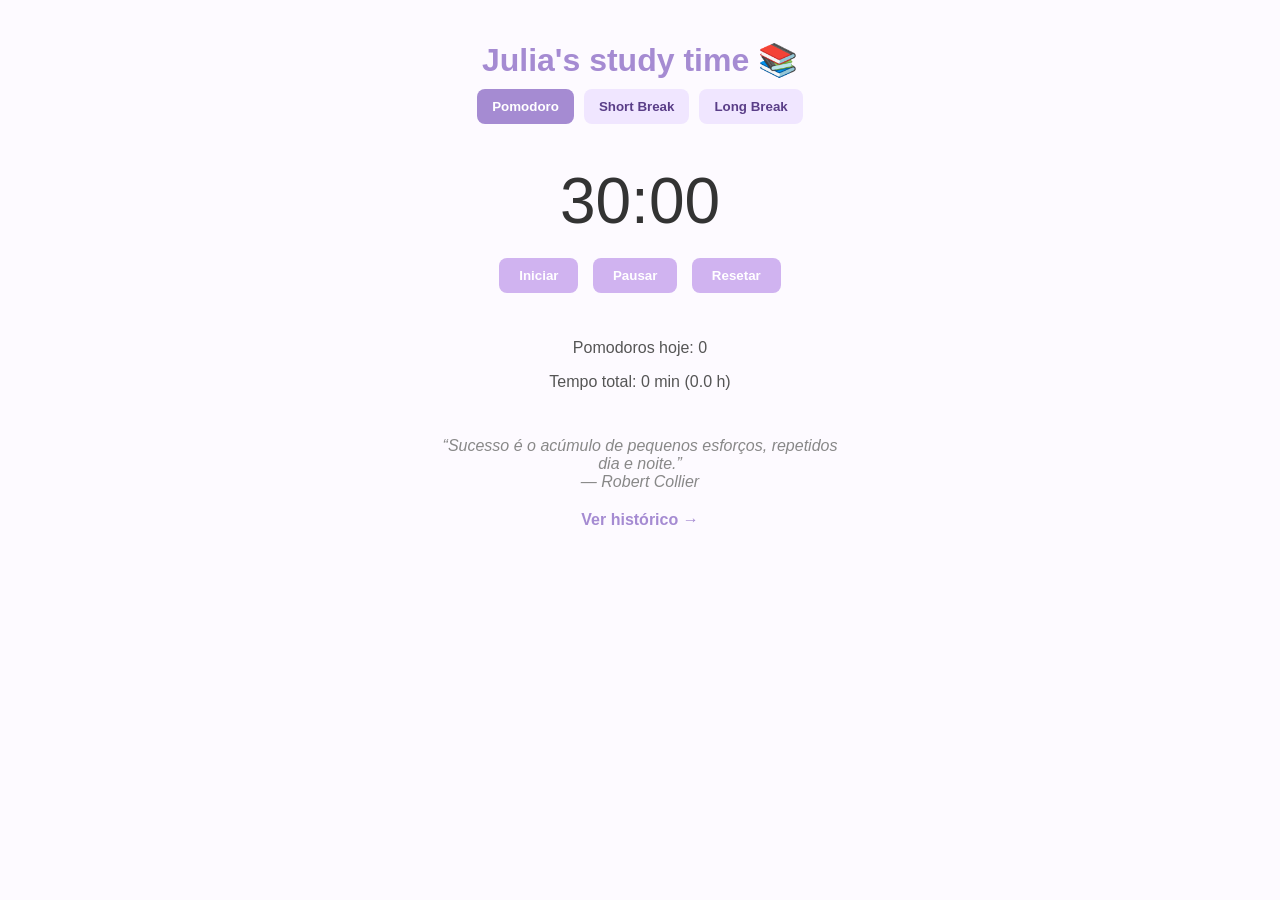
==== index.html @ 4562e457 "Update index.html" ====
<!DOCTYPE html>
<html lang="pt-br">
<head>
  <meta charset="UTF-8" />
  <meta name="viewport" content="width=device-width, initial-scale=1.0" />
  <title>Pomodoro da Julia</title>
  <style>
    body {
      font-family: 'Segoe UI', sans-serif;
      background-color: #fdfaff;
      color: #333;
      margin: 0;
      padding: 20px;
      display: flex;
      flex-direction: column;
      align-items: center;
    }

    h1 {
      color: #a58bd2;
      margin-bottom: 10px;
    }

    .modo {
      display: flex;
      gap: 10px;
      margin-bottom: 20px;
    }

    .modo button {
      background-color: #f0e6ff;
      border: none;
      padding: 10px 15px;
      border-radius: 8px;
      cursor: pointer;
      color: #5a3e88;
      font-weight: bold;
    }

    .modo button.active {
      background-color: #a58bd2;
      color: white;
    }

    #timer {
      font-size: 64px;
      margin: 20px 0;
    }

    .controles button {
      background-color: #d0b3f0;
      border: none;
      padding: 10px 20px;
      border-radius: 8px;
      cursor: pointer;
      margin: 0 5px;
      color: #fff;
      font-weight: bold;
    }

    .info {
      margin-top: 30px;
      text-align: center;
      color: #555;
    }

    .relatorio {
      margin-top: 30px;
      font-style: italic;
      color: #888;
      text-align: center;
      max-width: 400px;
    }

    .irHistorico {
      margin-top: 20px;
      text-align: center;
    }

    .irHistorico a {
      text-decoration: none;
      color: #a58bd2;
      font-weight: bold;
    }
  </style>
</head>
<body>
  <h1>Julia's study time 📚</h1>

  <div class="modo">
    <button id="btnpomodoro">Pomodoro</button>
    <button id="btnshort">Short Break</button>
    <button id="btnlong">Long Break</button>
  </div>

  <div id="timer">30:00</div>

  <div class="controles">
    <button onclick="iniciarTimer()">Iniciar</button>
    <button onclick="pausarTimer()">Pausar</button>
    <button onclick="resetarTimer()">Resetar</button>
  </div>

  <div class="info">
    <p id="contadorPomodoros">Pomodoros hoje: 0</p>
    <p id="tempoTotal">Tempo total: 0 min (0.0 h)</p>
  </div>

  <div class="relatorio">
    “Sucesso é o acúmulo de pequenos esforços, repetidos dia e noite.”<br>
    — Robert Collier
  </div>

  <div class="irHistorico">
    <a href="historico.html">Ver histórico &rarr;</a>
  </div>

  <script>
  let tempoInicial = 30 * 60;
  let tempoRestante = tempoInicial;
  let timer;
  let rodando = false;
  let modoAtual = 'pomodoro';
  let inicioReal;

  function formatar(segundos) {
    const m = Math.floor(segundos / 60).toString().padStart(2, '0');
    const s = (segundos % 60).toString().padStart(2, '0');
    return `${m}:${s}`;
  }

  function atualizarTela() {
    const hoje = new Date().toISOString().slice(0, 10);
    const data = JSON.parse(localStorage.getItem("pomodoros") || "{}");
    const dia = data[hoje] || { pomodoros: 0, tempo: 0 };
    document.getElementById("contadorPomodoros").textContent = `Pomodoros hoje: ${dia.pomodoros}`;
    document.getElementById("tempoTotal").textContent = `Tempo total: ${dia.tempo} min (${(dia.tempo / 60).toFixed(1)} h)`;
  }

  function salvarPomodoro() {
    const hoje = new Date().toISOString().slice(0, 10);
    const data = JSON.parse(localStorage.getItem("pomodoros") || "{}");
    if (!data[hoje]) {
      data[hoje] = { pomodoros: 0, tempo: 0 };
    }
    data[hoje].pomodoros += 1;
    data[hoje].tempo += Math.floor(tempoInicial / 60);
    localStorage.setItem("pomodoros", JSON.stringify(data));
    atualizarTela();
  }

  function iniciarTimer() {
    if (rodando) return;
    rodando = true;
    inicioReal = Date.now();

    timer = setInterval(() => {
      const agora = Date.now();
      const decorrido = Math.floor((agora - inicioReal) / 1000);
      tempoRestante = tempoInicial - decorrido;

      if (tempoRestante <= 0) {
        clearInterval(timer);
        rodando = false;
        document.getElementById("timer").textContent = "00:00";
        if (modoAtual === 'pomodoro') salvarPomodoro();
        new Notification("⏰ Tempo encerrado!", { body: `O tempo do ${modoAtual} terminou.` });
      } else {
        document.getElementById("timer").textContent = formatar(tempoRestante);
      }
    }, 1000);
  }

  function pausarTimer() {
    clearInterval(timer);
    rodando = false;
    tempoInicial = tempoRestante;
  }

  function resetarTimer() {
    clearInterval(timer);
    rodando = false;
    tempoRestante = tempoInicial;
    document.getElementById("timer").textContent = formatar(tempoRestante);
  }

  function setModo(modo) {
    clearInterval(timer);
    rodando = false;
    modoAtual = modo;

    if (modo === 'pomodoro') tempoInicial = 30 * 60;
    if (modo === 'short') tempoInicial = 8 * 60;
    if (modo === 'long') tempoInicial = 20 * 60;

    tempoRestante = tempoInicial;
    document.getElementById('timer').textContent = formatar(tempoRestante);

    document.querySelectorAll('.modo button').forEach(btn => btn.classList.remove('active'));
    document.getElementById(`btn${modo}`).classList.add('active');
  }

  document.getElementById("btnpomodoro").addEventListener("click", () => setModo("pomodoro"));
  document.getElementById("btnshort").addEventListener("click", () => setModo("short"));
  document.getElementById("btnlong").addEventListener("click", () => setModo("long"));

  setModo("pomodoro");
  atualizarTela();

  if (Notification.permission !== "granted") {
    Notification.requestPermission();
  }
</script>
</body>
</html>
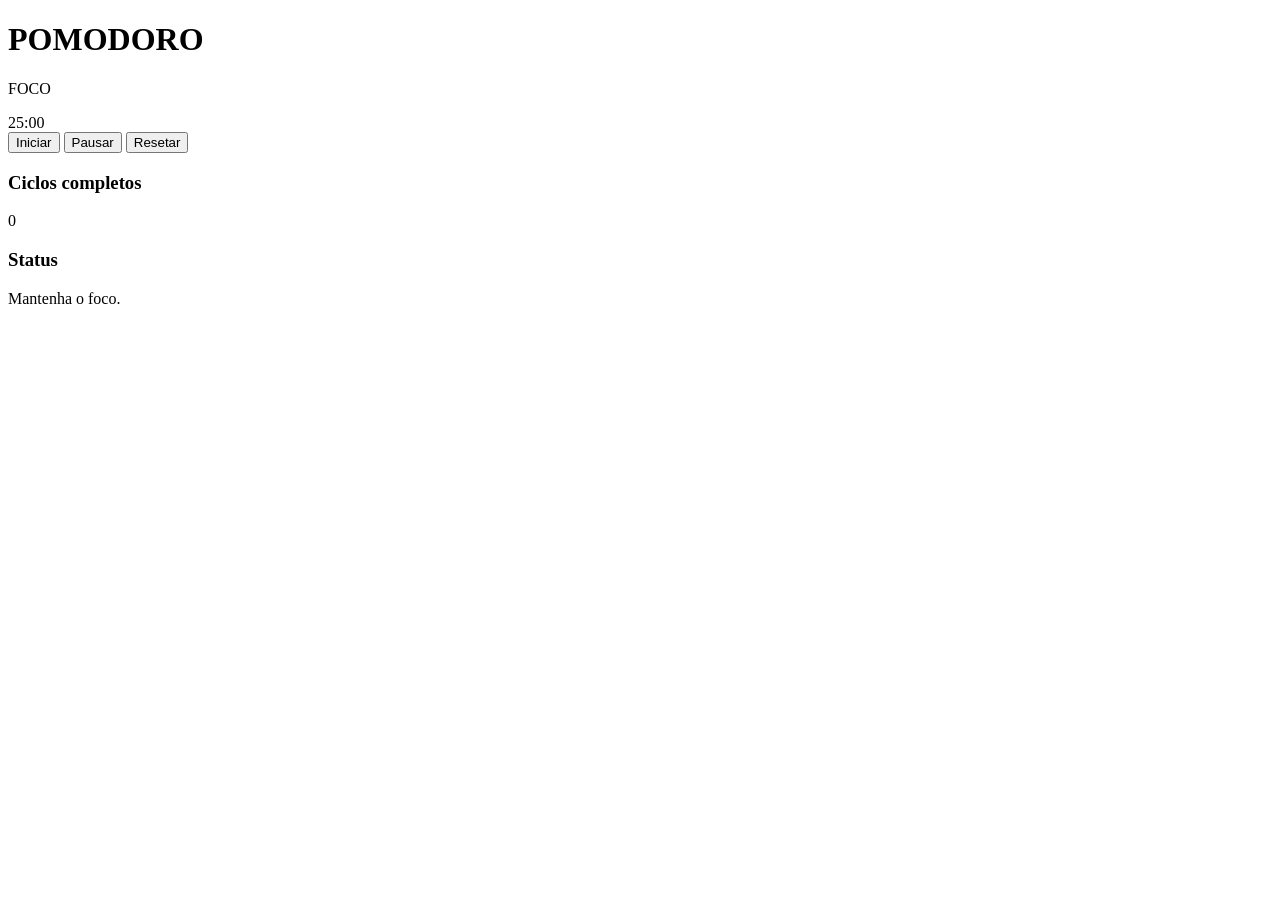
==== commit 5161b258: "Update HTML structure and styling links" ====
--- a/index.html
+++ b/index.html
@@ -1,215 +1,68 @@
 <!DOCTYPE html>
-<html lang="pt-br">
+<html lang="pt-BR">
 <head>
   <meta charset="UTF-8" />
   <meta name="viewport" content="width=device-width, initial-scale=1.0" />
-  <title>Pomodoro da Julia</title>
-  <style>
-    body {
-      font-family: 'Segoe UI', sans-serif;
-      background-color: #fdfaff;
-      color: #333;
-      margin: 0;
-      padding: 20px;
-      display: flex;
-      flex-direction: column;
-      align-items: center;
-    }
+  <title>Pomodoro Vintage</title>
 
-    h1 {
-      color: #a58bd2;
-      margin-bottom: 10px;
-    }
+  <link rel="preconnect" href="https://fonts.googleapis.com">
+  <link rel="preconnect" href="https://fonts.gstatic.com" crossorigin>
 
-    .modo {
-      display: flex;
-      gap: 10px;
-      margin-bottom: 20px;
-    }
+  <link href="https://fonts.googleapis.com/css2?family=Cinzel:wght@400;500;700&family=Cormorant+Garamond:wght@300;400;500&display=swap" rel="stylesheet">
 
-    .modo button {
-      background-color: #f0e6ff;
-      border: none;
-      padding: 10px 15px;
-      border-radius: 8px;
-      cursor: pointer;
-      color: #5a3e88;
-      font-weight: bold;
-    }
-
-    .modo button.active {
-      background-color: #a58bd2;
-      color: white;
-    }
-
-    #timer {
-      font-size: 64px;
-      margin: 20px 0;
-    }
-
-    .controles button {
-      background-color: #d0b3f0;
-      border: none;
-      padding: 10px 20px;
-      border-radius: 8px;
-      cursor: pointer;
-      margin: 0 5px;
-      color: #fff;
-      font-weight: bold;
-    }
-
-    .info {
-      margin-top: 30px;
-      text-align: center;
-      color: #555;
-    }
-
-    .relatorio {
-      margin-top: 30px;
-      font-style: italic;
-      color: #888;
-      text-align: center;
-      max-width: 400px;
-    }
-
-    .irHistorico {
-      margin-top: 20px;
-      text-align: center;
-    }
-
-    .irHistorico a {
-      text-decoration: none;
-      color: #a58bd2;
-      font-weight: bold;
-    }
-  </style>
+  <link rel="stylesheet" href="style.css" />
 </head>
 <body>
-  <h1>Julia's study time 📚</h1>
 
-  <div class="modo">
-    <button id="btnpomodoro">Pomodoro</button>
-    <button id="btnshort">Short Break</button>
-    <button id="btnlong">Long Break</button>
-  </div>
+  <div class="overlay"></div>
 
-  <div id="timer">30:00</div>
+  <main class="container">
 
-  <div class="controles">
-    <button onclick="iniciarTimer()">Iniciar</button>
-    <button onclick="pausarTimer()">Pausar</button>
-    <button onclick="resetarTimer()">Resetar</button>
-  </div>
+    <div class="top-area">
+      <h1>POMODORO</h1>
+      <p class="mode" id="modeText">FOCO</p>
+    </div>
 
-  <div class="info">
-    <p id="contadorPomodoros">Pomodoros hoje: 0</p>
-    <p id="tempoTotal">Tempo total: 0 min (0.0 h)</p>
-  </div>
+    <div class="timer" id="timer">25:00</div>
 
-  <div class="relatorio">
-    “Sucesso é o acúmulo de pequenos esforços, repetidos dia e noite.”<br>
-    — Robert Collier
-  </div>
+    <div class="hourglass-wrapper">
 
-  <div class="irHistorico">
-    <a href="historico.html">Ver histórico &rarr;</a>
-  </div>
+      <div class="hourglass">
 
-  <script>
-  let tempoInicial = 30 * 60;
-  let tempoRestante = tempoInicial;
-  let timer;
-  let rodando = false;
-  let modoAtual = 'pomodoro';
-  let inicioReal;
+        <div class="glass top-glass">
+          <div class="sand-top" id="sandTop"></div>
+        </div>
 
-  function formatar(segundos) {
-    const m = Math.floor(segundos / 60).toString().padStart(2, '0');
-    const s = (segundos % 60).toString().padStart(2, '0');
-    return `${m}:${s}`;
-  }
+        <div class="sand-stream" id="sandStream"></div>
 
-  function atualizarTela() {
-    const hoje = new Date().toISOString().slice(0, 10);
-    const data = JSON.parse(localStorage.getItem("pomodoros") || "{}");
-    const dia = data[hoje] || { pomodoros: 0, tempo: 0 };
-    document.getElementById("contadorPomodoros").textContent = `Pomodoros hoje: ${dia.pomodoros}`;
-    document.getElementById("tempoTotal").textContent = `Tempo total: ${dia.tempo} min (${(dia.tempo / 60).toFixed(1)} h)`;
-  }
+        <div class="glass bottom-glass">
+          <div class="sand-bottom" id="sandBottom"></div>
+        </div>
 
-  function salvarPomodoro() {
-    const hoje = new Date().toISOString().slice(0, 10);
-    const data = JSON.parse(localStorage.getItem("pomodoros") || "{}");
-    if (!data[hoje]) {
-      data[hoje] = { pomodoros: 0, tempo: 0 };
-    }
-    data[hoje].pomodoros += 1;
-    data[hoje].tempo += Math.floor(tempoInicial / 60);
-    localStorage.setItem("pomodoros", JSON.stringify(data));
-    atualizarTela();
-  }
+      </div>
 
-  function iniciarTimer() {
-    if (rodando) return;
-    rodando = true;
-    inicioReal = Date.now();
+    </div>
 
-    timer = setInterval(() => {
-      const agora = Date.now();
-      const decorrido = Math.floor((agora - inicioReal) / 1000);
-      tempoRestante = tempoInicial - decorrido;
+    <div class="buttons">
+      <button id="startBtn">Iniciar</button>
+      <button id="pauseBtn">Pausar</button>
+      <button id="resetBtn">Resetar</button>
+    </div>
 
-      if (tempoRestante <= 0) {
-        clearInterval(timer);
-        rodando = false;
-        document.getElementById("timer").textContent = "00:00";
-        if (modoAtual === 'pomodoro') salvarPomodoro();
-        new Notification("⏰ Tempo encerrado!", { body: `O tempo do ${modoAtual} terminou.` });
-      } else {
-        document.getElementById("timer").textContent = formatar(tempoRestante);
-      }
-    }, 1000);
-  }
+    <div class="stats">
+      <div class="card">
+        <h3>Ciclos completos</h3>
+        <p id="cycles">0</p>
+      </div>
 
-  function pausarTimer() {
-    clearInterval(timer);
-    rodando = false;
-    tempoInicial = tempoRestante;
-  }
+      <div class="card">
+        <h3>Status</h3>
+        <p id="status">Mantenha o foco.</p>
+      </div>
+    </div>
 
-  function resetarTimer() {
-    clearInterval(timer);
-    rodando = false;
-    tempoRestante = tempoInicial;
-    document.getElementById("timer").textContent = formatar(tempoRestante);
-  }
+  </main>
 
-  function setModo(modo) {
-    clearInterval(timer);
-    rodando = false;
-    modoAtual = modo;
-
-    if (modo === 'pomodoro') tempoInicial = 30 * 60;
-    if (modo === 'short') tempoInicial = 8 * 60;
-    if (modo === 'long') tempoInicial = 20 * 60;
-
-    tempoRestante = tempoInicial;
-    document.getElementById('timer').textContent = formatar(tempoRestante);
-
-    document.querySelectorAll('.modo button').forEach(btn => btn.classList.remove('active'));
-    document.getElementById(`btn${modo}`).classList.add('active');
-  }
-
-  document.getElementById("btnpomodoro").addEventListener("click", () => setModo("pomodoro"));
-  document.getElementById("btnshort").addEventListener("click", () => setModo("short"));
-  document.getElementById("btnlong").addEventListener("click", () => setModo("long"));
-
-  setModo("pomodoro");
-  atualizarTela();
-
-  if (Notification.permission !== "granted") {
-    Notification.requestPermission();
-  }
-</script>
+  <script src="script.js"></script>
 </body>
 </html>
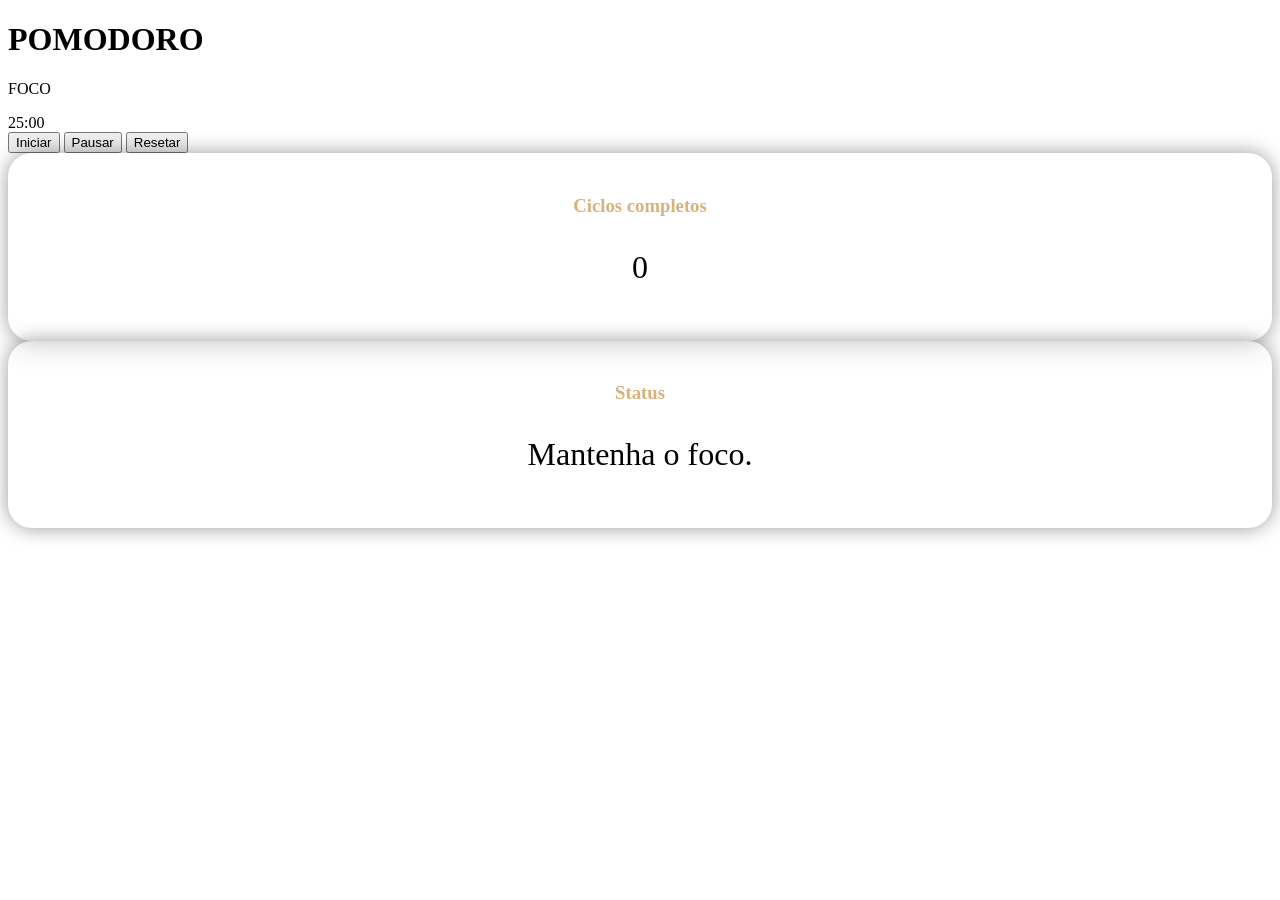
==== commit 1d3ea61a: "Add stylesheet link to index.html" ====
--- a/index.html
+++ b/index.html
@@ -1,26 +1,11 @@
 <!DOCTYPE html>
-<html lang="pt-BR">
-<head>
-  <meta charset="UTF-8" />
-  <meta name="viewport" content="width=device-width, initial-scale=1.0" />
-  <title>Pomodoro Vintage</title>
-
-  <link rel="preconnect" href="https://fonts.googleapis.com">
-  <link rel="preconnect" href="https://fonts.gstatic.com" crossorigin>
-
-  <link href="https://fonts.googleapis.com/css2?family=Cinzel:wght@400;500;700&family=Cormorant+Garamond:wght@300;400;500&display=swap" rel="stylesheet">
-
-  <link rel="stylesheet" href="style.css" />
-</head>
-<body>
-
-  <div class="overlay"></div>
 
   <main class="container">
 
     <div class="top-area">
       <h1>POMODORO</h1>
       <p class="mode" id="modeText">FOCO</p>
+      <link rel="stylesheet" href="style.css" />
     </div>
 
     <div class="timer" id="timer">25:00</div>
--- a/style.css
+++ b/style.css
@@ -0,0 +1,50 @@
+* {
+.card {
+  min-width: 220px;
+
+  padding: 22px;
+
+  border-radius: 24px;
+
+  background: rgba(255,255,255,0.04);
+
+  border: 1px solid rgba(255,255,255,0.08);
+
+  text-align: center;
+
+  backdrop-filter: blur(10px);
+
+  box-shadow: 0 0 20px rgba(0,0,0,0.4);
+}
+
+.card h3 {
+  font-family: 'Cinzel', serif;
+
+  margin-bottom: 12px;
+
+  color: #d8b17d;
+}
+
+.card p {
+  font-size: 2rem;
+}
+
+@media (max-width: 768px) {
+
+  .timer {
+    font-size: 4rem;
+  }
+
+  .hourglass {
+    transform: scale(0.8);
+  }
+
+  .stats {
+    flex-direction: column;
+  }
+
+  .buttons {
+    flex-wrap: wrap;
+    justify-content: center;
+  }
+}
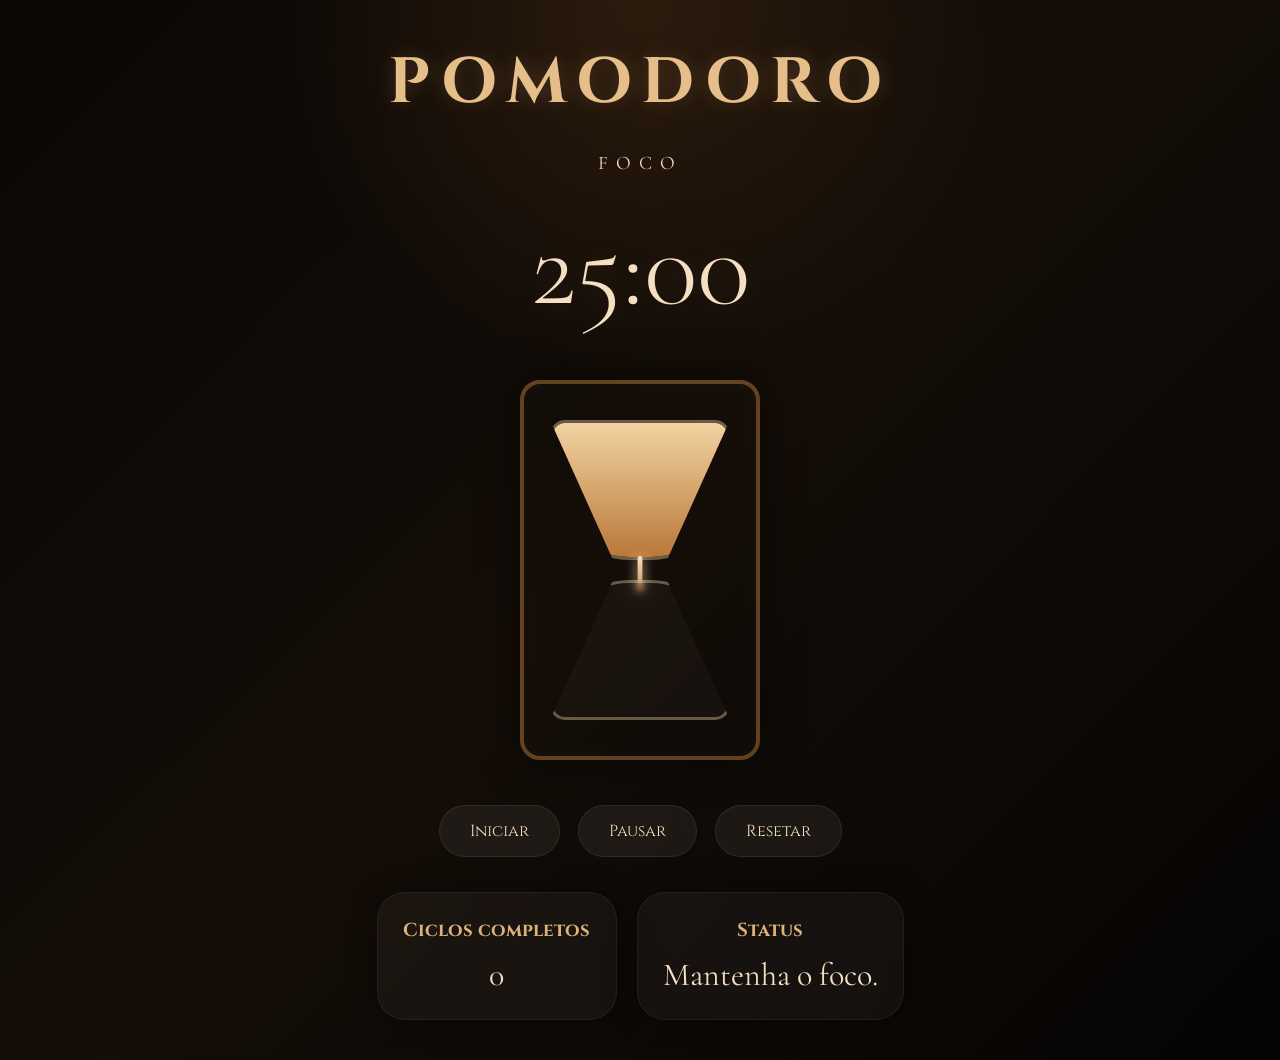
==== commit 5a7969a5: "Refactor HTML structure and update styles" ====
--- a/index.html
+++ b/index.html
@@ -1,53 +1,554 @@
 <!DOCTYPE html>
-
-  <main class="container">
-
-    <div class="top-area">
-      <h1>POMODORO</h1>
-      <p class="mode" id="modeText">FOCO</p>
-      <link rel="stylesheet" href="style.css" />
+<html lang="pt-BR">
+<head>
+<meta charset="UTF-8" />
+<meta name="viewport" content="width=device-width, initial-scale=1.0"/>
+
+<title>Pomodoro Vintage</title>
+
+<link rel="preconnect" href="https://fonts.googleapis.com">
+<link rel="preconnect" href="https://fonts.gstatic.com" crossorigin>
+
+<link href="https://fonts.googleapis.com/css2?family=Cinzel:wght@400;600&family=Cormorant+Garamond:wght@300;400;500&display=swap" rel="stylesheet">
+
+<style>
+
+*{
+    margin:0;
+    padding:0;
+    box-sizing:border-box;
+}
+
+body{
+    min-height:100vh;
+
+    background:
+    radial-gradient(circle at top, rgba(173,105,42,0.18), transparent 30%),
+    linear-gradient(135deg,#0a0705,#140d08,#050403);
+
+    overflow:hidden;
+
+    display:flex;
+    justify-content:center;
+    align-items:center;
+
+    color:#f5dfc2;
+
+    font-family:'Cormorant Garamond', serif;
+}
+
+.container{
+
+    width:100%;
+    max-width:1200px;
+
+    display:flex;
+    flex-direction:column;
+    align-items:center;
+
+    gap:25px;
+
+    padding:40px;
+
+    position:relative;
+}
+
+.title{
+
+    font-family:'Cinzel', serif;
+
+    letter-spacing:10px;
+
+    font-size:4rem;
+
+    color:#e6be8a;
+
+    text-shadow:
+    0 0 20px rgba(255,196,120,0.2);
+}
+
+.mode{
+
+    letter-spacing:8px;
+
+    font-size:1.2rem;
+
+    color:#f7d8b0;
+}
+
+.timer{
+
+    font-size:7rem;
+
+    font-weight:300;
+
+    text-shadow:
+    0 0 30px rgba(255,220,180,0.12);
+}
+
+/* AMPULHETA */
+
+.hourglass-area{
+
+    position:relative;
+
+    width:300px;
+    height:420px;
+
+    display:flex;
+    justify-content:center;
+    align-items:center;
+}
+
+.frame{
+
+    position:absolute;
+
+    width:240px;
+    height:380px;
+
+    border-radius:20px;
+
+    border:4px solid rgba(180,120,60,0.5);
+
+    box-shadow:
+    0 0 40px rgba(0,0,0,0.5),
+    inset 0 0 20px rgba(255,255,255,0.03);
+}
+
+.hourglass{
+
+    position:relative;
+
+    width:180px;
+    height:300px;
+}
+
+.top,
+.bottom{
+
+    position:absolute;
+
+    width:180px;
+    height:140px;
+
+    overflow:hidden;
+
+    border:3px solid rgba(255,225,180,0.35);
+
+    background:rgba(255,255,255,0.03);
+
+    backdrop-filter:blur(3px);
+}
+
+.top{
+
+    top:0;
+
+    clip-path:polygon(
+    0 0,
+    100% 0,
+    65% 100%,
+    35% 100%
+    );
+
+    border-radius:15px 15px 80px 80px;
+}
+
+.bottom{
+
+    bottom:0;
+
+    clip-path:polygon(
+    35% 0,
+    65% 0,
+    100% 100%,
+    0 100%
+    );
+
+    border-radius:80px 80px 15px 15px;
+}
+
+.sand-top{
+
+    position:absolute;
+    bottom:0;
+
+    width:100%;
+    height:100%;
+
+    background:
+    linear-gradient(to bottom,#f2d3a2,#b97839);
+}
+
+.sand-bottom{
+
+    position:absolute;
+    bottom:0;
+
+    width:100%;
+    height:0%;
+
+    background:
+    linear-gradient(to top,#f2d3a2,#b97839);
+}
+
+.stream{
+
+    position:absolute;
+
+    left:50%;
+    top:136px;
+
+    transform:translateX(-50%);
+
+    width:5px;
+    height:35px;
+
+    background:
+    linear-gradient(to bottom,#f8e3bc,#c88b4f);
+
+    border-radius:999px;
+
+    box-shadow:
+    0 0 12px rgba(255,220,180,0.8);
+
+    animation:fall .15s linear infinite;
+}
+
+@keyframes fall{
+
+    from{
+        transform:
+        translateX(-50%)
+        translateY(-2px);
+    }
+
+    to{
+        transform:
+        translateX(-50%)
+        translateY(2px);
+    }
+}
+
+/* BOTÕES */
+
+.buttons{
+
+    display:flex;
+    gap:18px;
+}
+
+button{
+
+    border:none;
+
+    padding:14px 30px;
+
+    border-radius:999px;
+
+    cursor:pointer;
+
+    font-size:1rem;
+
+    font-family:'Cinzel', serif;
+
+    color:#f7dfc0;
+
+    background:
+    rgba(255,255,255,0.06);
+
+    border:1px solid rgba(255,255,255,0.08);
+
+    backdrop-filter:blur(10px);
+
+    transition:.3s;
+}
+
+button:hover{
+
+    transform:translateY(-2px);
+
+    background:
+    rgba(255,255,255,0.1);
+
+    box-shadow:
+    0 0 25px rgba(255,196,120,0.15);
+}
+
+/* CARDS */
+
+.info{
+
+    display:flex;
+    gap:20px;
+
+    margin-top:10px;
+}
+
+.card{
+
+    min-width:240px;
+
+    padding:25px;
+
+    border-radius:28px;
+
+    background:
+    rgba(255,255,255,0.04);
+
+    border:1px solid rgba(255,255,255,0.06);
+
+    text-align:center;
+
+    backdrop-filter:blur(10px);
+
+    box-shadow:
+    0 0 30px rgba(0,0,0,0.35);
+}
+
+.card h3{
+
+    font-family:'Cinzel', serif;
+
+    color:#ddb27b;
+
+    margin-bottom:12px;
+}
+
+.card p{
+
+    font-size:2rem;
+}
+
+/* RESPONSIVO */
+
+@media(max-width:768px){
+
+    .title{
+        font-size:2.5rem;
+        text-align:center;
+    }
+
+    .timer{
+        font-size:4rem;
+    }
+
+    .hourglass-area{
+        transform:scale(.8);
+    }
+
+    .info{
+        flex-direction:column;
+    }
+
+    .buttons{
+        flex-wrap:wrap;
+        justify-content:center;
+    }
+}
+
+</style>
+</head>
+<body>
+
+<div class="container">
+
+    <h1 class="title">POMODORO</h1>
+
+    <div class="mode" id="mode">FOCO</div>
+
+    <div class="timer" id="timer">25:00</div>
+
+    <div class="hourglass-area">
+
+        <div class="frame"></div>
+
+        <div class="hourglass">
+
+            <div class="top">
+                <div class="sand-top" id="sandTop"></div>
+            </div>
+
+            <div class="stream" id="stream"></div>
+
+            <div class="bottom">
+                <div class="sand-bottom" id="sandBottom"></div>
+            </div>
+
+        </div>
+
     </div>
 
-    <div class="timer" id="timer">25:00</div>
-
-    <div class="hourglass-wrapper">
-
-      <div class="hourglass">
-
-        <div class="glass top-glass">
-          <div class="sand-top" id="sandTop"></div>
+    <div class="buttons">
+
+        <button onclick="startTimer()">
+            Iniciar
+        </button>
+
+        <button onclick="pauseTimer()">
+            Pausar
+        </button>
+
+        <button onclick="resetTimer()">
+            Resetar
+        </button>
+
+    </div>
+
+    <div class="info">
+
+        <div class="card">
+
+            <h3>Ciclos completos</h3>
+
+            <p id="cycles">0</p>
+
         </div>
 
-        <div class="sand-stream" id="sandStream"></div>
-
-        <div class="glass bottom-glass">
-          <div class="sand-bottom" id="sandBottom"></div>
+        <div class="card">
+
+            <h3>Status</h3>
+
+            <p id="status">
+                Mantenha o foco.
+            </p>
+
         </div>
 
-      </div>
-
     </div>
 
-    <div class="buttons">
-      <button id="startBtn">Iniciar</button>
-      <button id="pauseBtn">Pausar</button>
-      <button id="resetBtn">Resetar</button>
-    </div>
-
-    <div class="stats">
-      <div class="card">
-        <h3>Ciclos completos</h3>
-        <p id="cycles">0</p>
-      </div>
-
-      <div class="card">
-        <h3>Status</h3>
-        <p id="status">Mantenha o foco.</p>
-      </div>
-    </div>
-
-  </main>
-
-  <script src="script.js"></script>
+</div>
+
+<script>
+
+let focusTime = 25 * 60
+let breakTime = 5 * 60
+
+let time = focusTime
+let totalTime = focusTime
+
+let isRunning = false
+let isFocus = true
+
+let cycles = 0
+
+let interval = null
+
+const timer = document.getElementById('timer')
+const mode = document.getElementById('mode')
+const cyclesEl = document.getElementById('cycles')
+const statusEl = document.getElementById('status')
+
+const sandTop = document.getElementById('sandTop')
+const sandBottom = document.getElementById('sandBottom')
+
+function updateDisplay(){
+
+    const minutes = Math.floor(time / 60)
+    const seconds = time % 60
+
+    timer.innerText =
+    `${String(minutes).padStart(2,'0')}:${String(seconds).padStart(2,'0')}`
+
+    const progress = time / totalTime
+
+    sandTop.style.height =
+    `${progress * 100}%`
+
+    sandBottom.style.height =
+    `${(1 - progress) * 100}%`
+}
+
+function switchMode(){
+
+    if(isFocus){
+
+        cycles++
+
+        cyclesEl.innerText = cycles
+
+        isFocus = false
+
+        time = breakTime
+        totalTime = breakTime
+
+        mode.innerText = 'DESCANSO'
+
+        statusEl.innerText =
+        'Respire um pouco ☕'
+
+    }else{
+
+        isFocus = true
+
+        time = focusTime
+        totalTime = focusTime
+
+        mode.innerText = 'FOCO'
+
+        statusEl.innerText =
+        'Hora de estudar ✨'
+    }
+
+    updateDisplay()
+}
+
+function startTimer(){
+
+    if(isRunning) return
+
+    isRunning = true
+
+    interval = setInterval(()=>{
+
+        time--
+
+        updateDisplay()
+
+        if(time <= 0){
+
+            clearInterval(interval)
+
+            isRunning = false
+
+            switchMode()
+
+            startTimer()
+        }
+
+    },1000)
+}
+
+function pauseTimer(){
+
+    clearInterval(interval)
+
+    isRunning = false
+}
+
+function resetTimer(){
+
+    clearInterval(interval)
+
+    isRunning = false
+
+    isFocus = true
+
+    time = focusTime
+    totalTime = focusTime
+
+    mode.innerText = 'FOCO'
+
+    statusEl.innerText =
+    'Mantenha o foco.'
+
+    updateDisplay()
+}
+
+updateDisplay()
+
+</script>
+
 </body>
 </html>
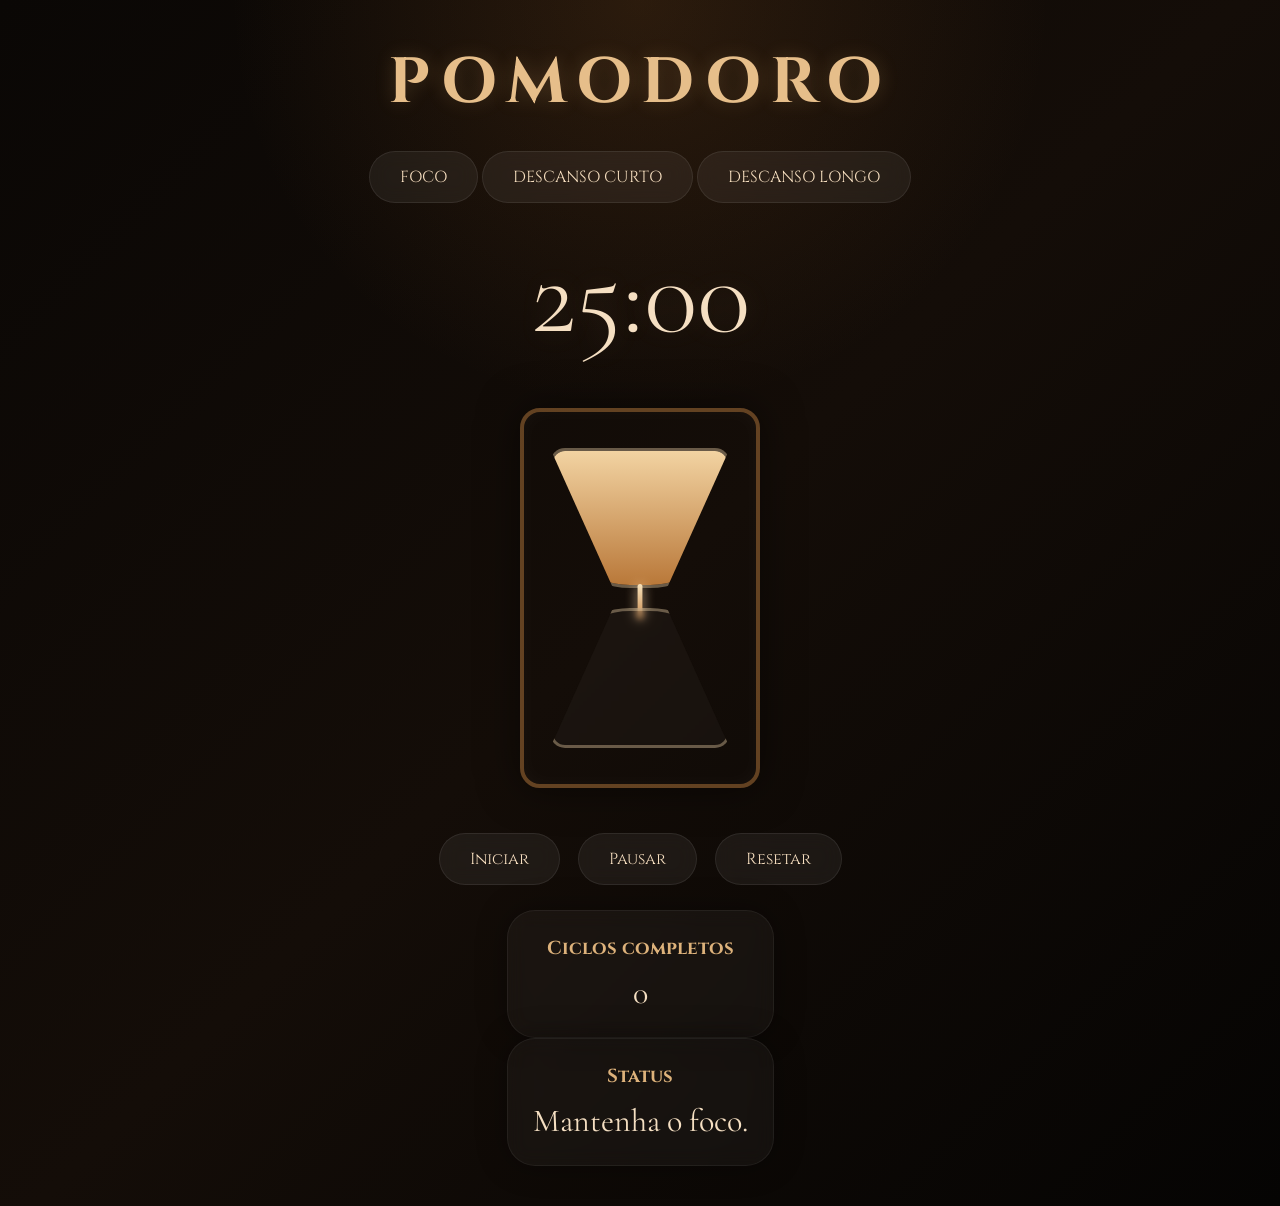
==== commit dec4d716: "Update index.html" ====
--- a/index.html
+++ b/index.html
@@ -5,7 +5,7 @@
 <meta name="viewport" content="width=device-width, initial-scale=1.0"/>
 
 <title>Pomodoro Vintage</title>
-
+    
 <link rel="preconnect" href="https://fonts.googleapis.com">
 <link rel="preconnect" href="https://fonts.gstatic.com" crossorigin>
 
@@ -20,13 +20,14 @@
 }
 
 body{
-    min-height:100vh;
+   min-height:100dvh;
 
     background:
     radial-gradient(circle at top, rgba(173,105,42,0.18), transparent 30%),
     linear-gradient(135deg,#0a0705,#140d08,#050403);
 
-    overflow:hidden;
+    overflow-y:auto;
+    overflow-x:hidden;
 
     display:flex;
     justify-content:center;
@@ -48,7 +49,7 @@
 
     gap:25px;
 
-    padding:40px;
+    padding:40px 0;
 
     position:relative;
 }
@@ -276,6 +277,22 @@
     0 0 25px rgba(255,196,120,0.15);
 }
 
+<div class="modes">
+
+    <button class="mode-btn active" onclick="setMode('focus')">
+        FOCO
+    </button>
+
+    <button class="mode-btn" onclick="setMode('short')">
+        DESCANSO CURTO
+    </button>
+
+    <button class="mode-btn" onclick="setMode('long')">
+        DESCANSO LONGO
+    </button>
+
+</div>
+
 /* CARDS */
 
 .info{
@@ -356,7 +373,21 @@
 
     <h1 class="title">POMODORO</h1>
 
-    <div class="mode" id="mode">FOCO</div>
+    <div class="modes">
+
+    <button class="mode-btn active" onclick="setMode('focus')">
+        FOCO
+    </button>
+
+    <button class="mode-btn" onclick="setMode('short')">
+        DESCANSO CURTO
+    </button>
+
+    <button class="mode-btn" onclick="setMode('long')">
+        DESCANSO LONGO
+    </button>
+
+</div>
 
     <div class="timer" id="timer">25:00</div>
 
@@ -434,9 +465,10 @@
 let cycles = 0
 
 let interval = null
-
+    
+const modeButtons =
+document.querySelectorAll('.mode-btn')
 const timer = document.getElementById('timer')
-const mode = document.getElementById('mode')
 const cyclesEl = document.getElementById('cycles')
 const statusEl = document.getElementById('status')
 
@@ -460,35 +492,53 @@
     `${(1 - progress) * 100}%`
 }
 
-function switchMode(){
-
-    if(isFocus){
-
-        cycles++
-
-        cyclesEl.innerText = cycles
-
-        isFocus = false
-
-        time = breakTime
-        totalTime = breakTime
-
-        mode.innerText = 'DESCANSO'
+function setMode(modeType){
+
+    clearInterval(interval)
+
+    isRunning = false
+
+    modeButtons.forEach(btn=>{
+        btn.classList.remove('active')
+    })
+
+    if(modeType === 'focus'){
+
+        time = 25 * 60
+        totalTime = time
+
+        document
+        .querySelectorAll('.mode-btn')[0]
+        .classList.add('active')
 
         statusEl.innerText =
-        'Respire um pouco ☕'
-
-    }else{
-
-        isFocus = true
-
-        time = focusTime
-        totalTime = focusTime
-
-        mode.innerText = 'FOCO'
+        'Hora de mergulhar nos estudos ✨'
+    }
+
+    if(modeType === 'short'){
+
+        time = 5 * 60
+        totalTime = time
+
+        document
+        .querySelectorAll('.mode-btn')[1]
+        .classList.add('active')
 
         statusEl.innerText =
-        'Hora de estudar ✨'
+        'Pausa curta ☕'
+    }
+
+    if(modeType === 'long'){
+
+        time = 20 * 60
+        totalTime = time
+
+        document
+        .querySelectorAll('.mode-btn')[2]
+        .classList.add('active')
+
+        statusEl.innerText =
+        'Descanso longo 🌙'
     }
 
     updateDisplay()
@@ -546,6 +596,27 @@
     updateDisplay()
 }
 
+const today = new Date().toLocaleDateString()
+
+const savedDate = localStorage.getItem('pomodoro-date')
+const savedCycles = localStorage.getItem('pomodoro-cycles')
+
+if(savedDate === today){
+
+    cycles = Number(savedCycles || 0)
+
+}else{
+
+    cycles = 0
+
+    localStorage.setItem('pomodoro-date', today)
+}
+
+cyclesEl.innerText = cycles
+localStorage.setItem('pomodoro-cycles', cycles)
+localStorage.setItem('pomodoro-date', today)
+
+
 updateDisplay()
 
 </script>
